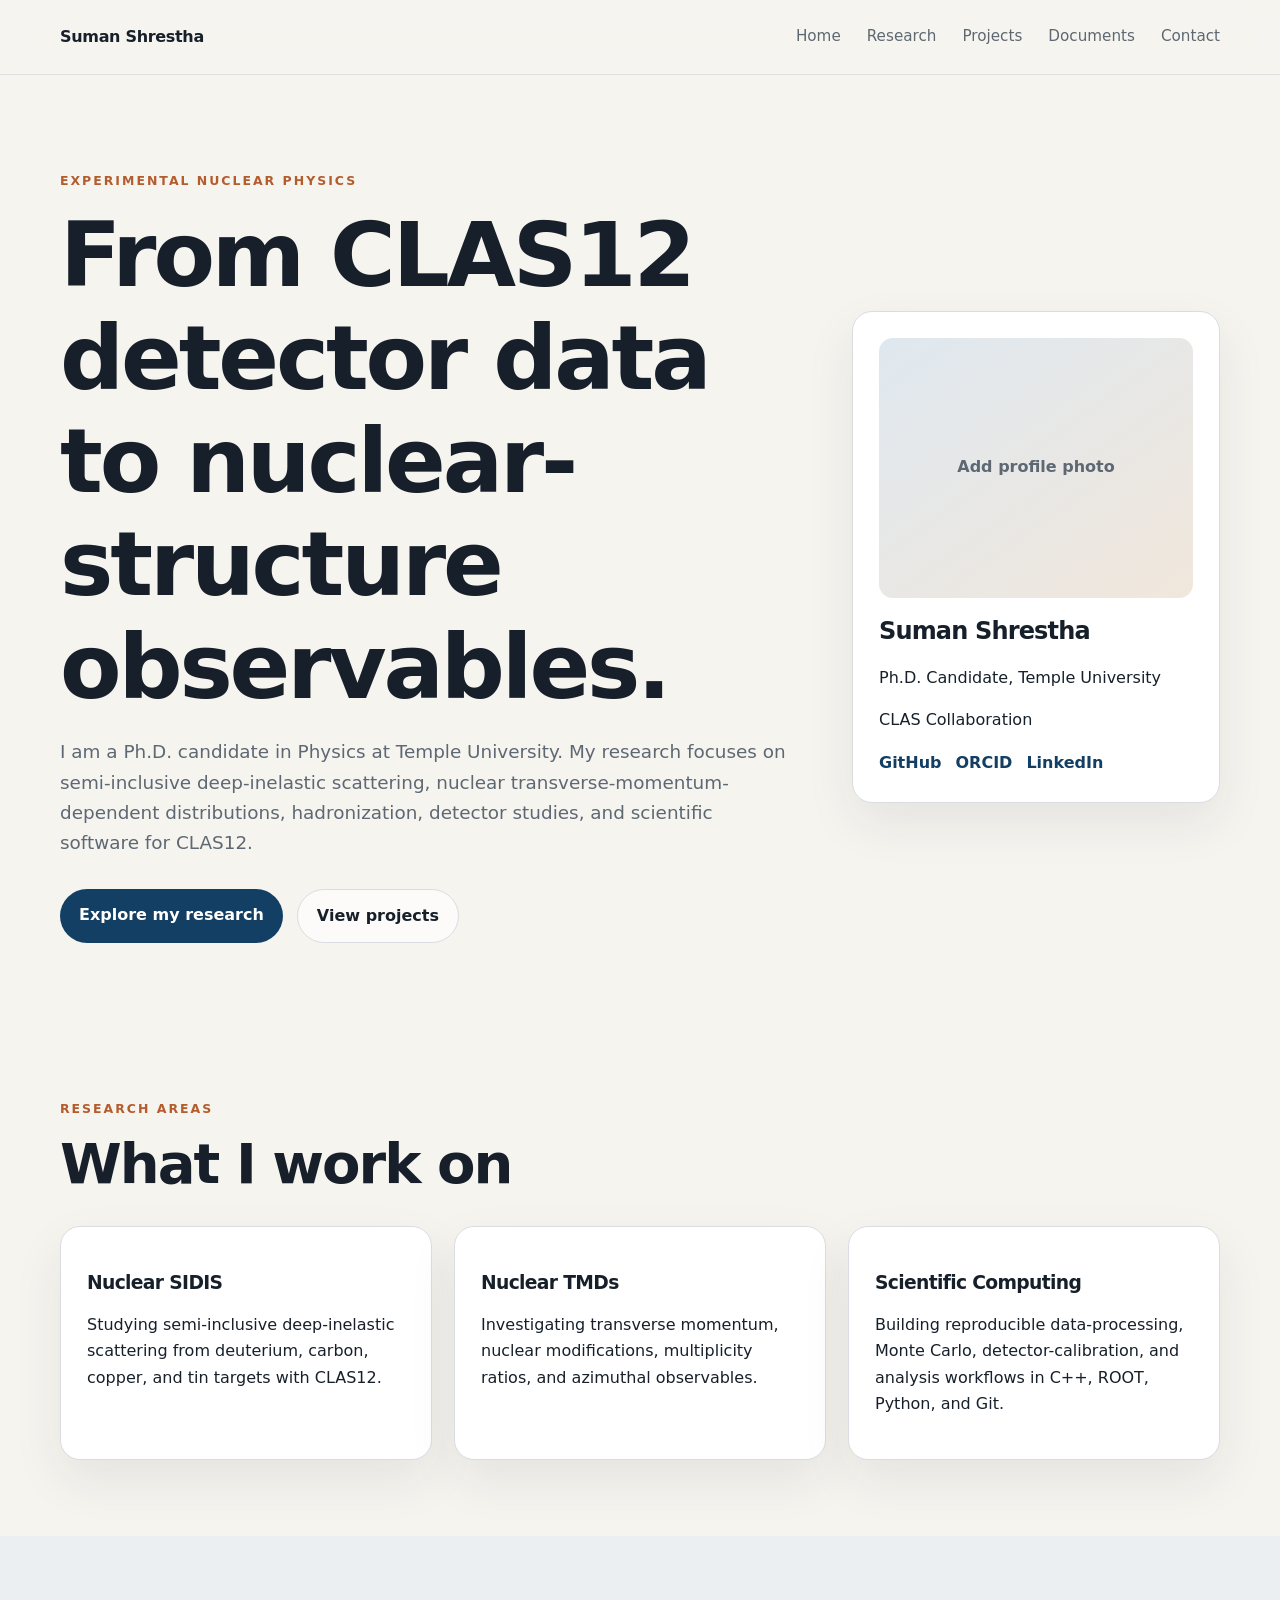
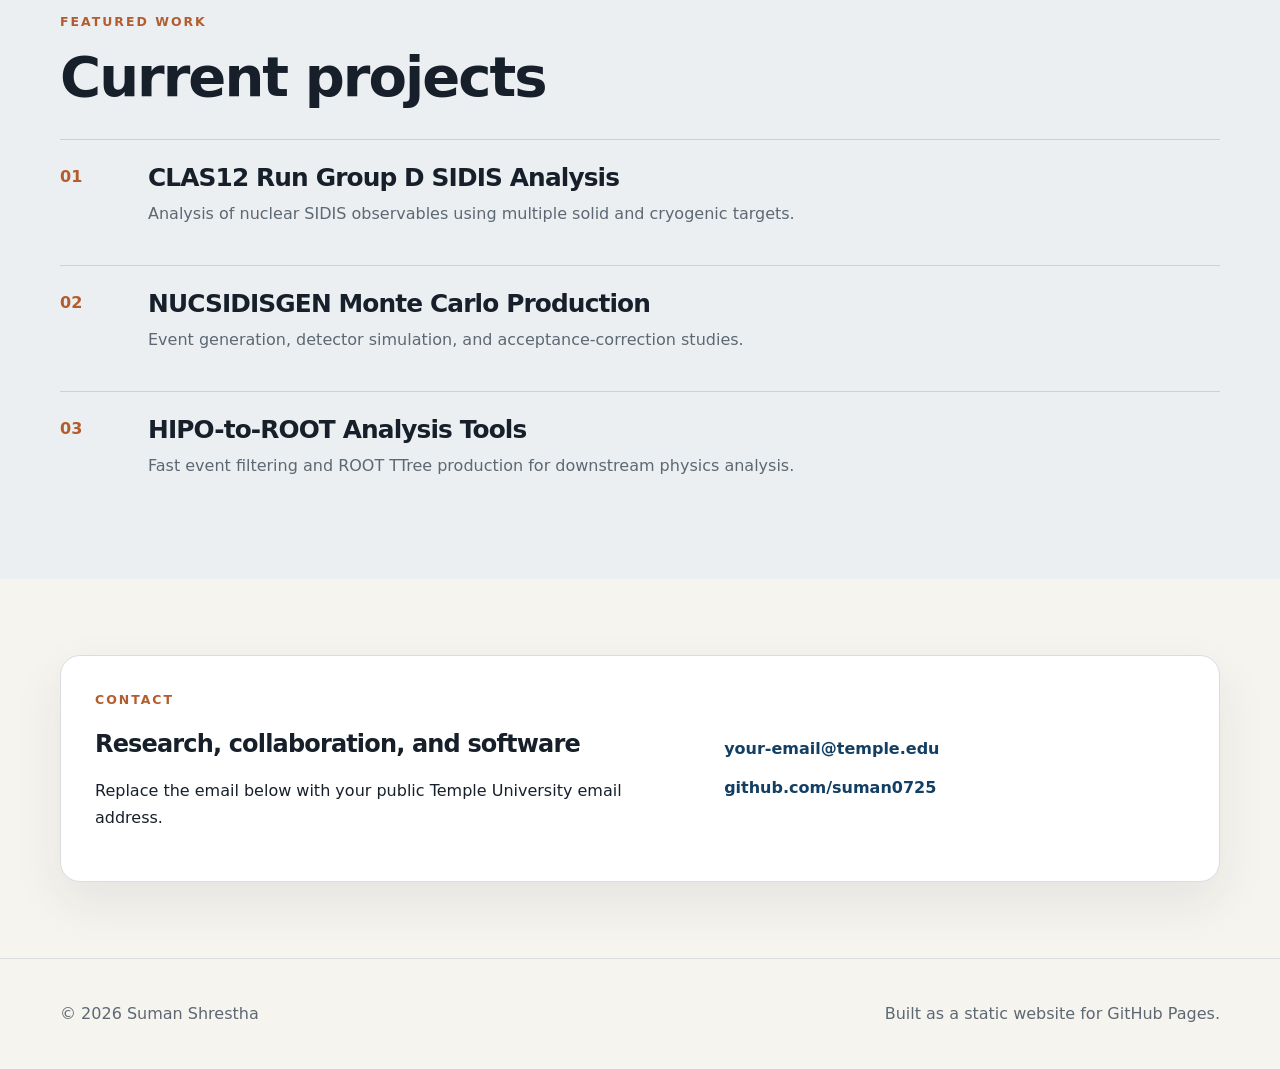
==== index.html @ 28d905c5 "Create personal research website" ====
<!DOCTYPE html>
<html lang="en">
<head>
  <meta charset="UTF-8" />
  <meta name="viewport" content="width=device-width, initial-scale=1.0" />
  <meta name="description" content="Suman Shrestha — Experimental Nuclear Physics, CLAS12, SIDIS, and scientific computing." />
  <title>Suman Shrestha | Experimental Nuclear Physics</title>
  <link rel="stylesheet" href="style.css" />
  <script defer src="script.js"></script>
</head>
<body>
  <header class="site-header">
    <div class="container nav-wrap">
      <a class="brand" href="index.html">Suman Shrestha</a>
      <button class="menu-button" aria-label="Open navigation" aria-expanded="false">☰</button>
      <nav class="nav-links">
        <a href="index.html">Home</a>
        <a href="research.html">Research</a>
        <a href="projects.html">Projects</a>
        <a href="documents.html">Documents</a>
        <a href="#contact">Contact</a>
      </nav>
    </div>
  </header>

  <main>
    <section class="hero">
      <div class="container hero-grid">
        <div>
          <p class="eyebrow">Experimental Nuclear Physics</p>
          <h1>From CLAS12 detector data to nuclear-structure observables.</h1>
          <p class="hero-text">
            I am a Ph.D. candidate in Physics at Temple University. My research focuses on
            semi-inclusive deep-inelastic scattering, nuclear transverse-momentum-dependent
            distributions, hadronization, detector studies, and scientific software for CLAS12.
          </p>
          <div class="button-row">
            <a class="button primary" href="research.html">Explore my research</a>
            <a class="button secondary" href="projects.html">View projects</a>
          </div>
        </div>

        <aside class="profile-card">
          <div class="photo-placeholder">Add profile photo</div>
          <h2>Suman Shrestha</h2>
          <p>Ph.D. Candidate, Temple University</p>
          <p>CLAS Collaboration</p>
          <div class="profile-links">
            <a href="https://github.com/suman0725" target="_blank" rel="noopener">GitHub</a>
            <a href="#" title="Replace with your ORCID URL">ORCID</a>
            <a href="#" title="Replace with your LinkedIn URL">LinkedIn</a>
          </div>
        </aside>
      </div>
    </section>

    <section class="section">
      <div class="container">
        <p class="eyebrow">Research areas</p>
        <h2 class="section-title">What I work on</h2>
        <div class="card-grid">
          <article class="card">
            <h3>Nuclear SIDIS</h3>
            <p>
              Studying semi-inclusive deep-inelastic scattering from deuterium, carbon,
              copper, and tin targets with CLAS12.
            </p>
          </article>
          <article class="card">
            <h3>Nuclear TMDs</h3>
            <p>
              Investigating transverse momentum, nuclear modifications, multiplicity ratios,
              and azimuthal observables.
            </p>
          </article>
          <article class="card">
            <h3>Scientific Computing</h3>
            <p>
              Building reproducible data-processing, Monte Carlo, detector-calibration, and
              analysis workflows in C++, ROOT, Python, and Git.
            </p>
          </article>
        </div>
      </div>
    </section>

    <section class="section alt">
      <div class="container">
        <p class="eyebrow">Featured work</p>
        <h2 class="section-title">Current projects</h2>
        <div class="feature-list">
          <a class="feature-item" href="projects.html#rgd">
            <span>01</span>
            <div>
              <h3>CLAS12 Run Group D SIDIS Analysis</h3>
              <p>Analysis of nuclear SIDIS observables using multiple solid and cryogenic targets.</p>
            </div>
          </a>
          <a class="feature-item" href="projects.html#mc">
            <span>02</span>
            <div>
              <h3>NUCSIDISGEN Monte Carlo Production</h3>
              <p>Event generation, detector simulation, and acceptance-correction studies.</p>
            </div>
          </a>
          <a class="feature-item" href="projects.html#software">
            <span>03</span>
            <div>
              <h3>HIPO-to-ROOT Analysis Tools</h3>
              <p>Fast event filtering and ROOT TTree production for downstream physics analysis.</p>
            </div>
          </a>
        </div>
      </div>
    </section>

    <section class="section" id="contact">
      <div class="container contact-box">
        <div>
          <p class="eyebrow">Contact</p>
          <h2>Research, collaboration, and software</h2>
          <p>
            Replace the email below with your public Temple University email address.
          </p>
        </div>
        <div class="contact-links">
          <a href="mailto:your-email@temple.edu">your-email@temple.edu</a>
          <a href="https://github.com/suman0725" target="_blank" rel="noopener">github.com/suman0725</a>
        </div>
      </div>
    </section>
  </main>

  <footer class="site-footer">
    <div class="container footer-wrap">
      <p>© <span id="year"></span> Suman Shrestha</p>
      <p>Built as a static website for GitHub Pages.</p>
    </div>
  </footer>
</body>
</html>
---- style.css ----
:root {
  --bg: #f6f4ef;
  --surface: #ffffff;
  --text: #17202a;
  --muted: #5d6873;
  --accent: #123f63;
  --accent-2: #b35c2e;
  --border: #d9dde2;
  --shadow: 0 20px 50px rgba(27, 38, 49, 0.08);
  --radius: 20px;
  --max: 1160px;
}

* {
  box-sizing: border-box;
}

html {
  scroll-behavior: smooth;
}

body {
  margin: 0;
  font-family: Inter, ui-sans-serif, system-ui, -apple-system, BlinkMacSystemFont, "Segoe UI", sans-serif;
  color: var(--text);
  background: var(--bg);
  line-height: 1.65;
}

a {
  color: inherit;
}

.container {
  width: min(calc(100% - 40px), var(--max));
  margin: 0 auto;
}

.narrow {
  max-width: 820px;
}

.site-header {
  position: sticky;
  top: 0;
  z-index: 20;
  backdrop-filter: blur(14px);
  background: rgba(246, 244, 239, 0.88);
  border-bottom: 1px solid rgba(217, 221, 226, 0.8);
}

.nav-wrap {
  min-height: 74px;
  display: flex;
  align-items: center;
  justify-content: space-between;
}

.brand {
  text-decoration: none;
  font-weight: 800;
  letter-spacing: -0.02em;
}

.nav-links {
  display: flex;
  gap: 26px;
  align-items: center;
}

.nav-links a {
  text-decoration: none;
  color: var(--muted);
  font-size: 0.95rem;
}

.nav-links a:hover {
  color: var(--accent);
}

.menu-button {
  display: none;
  background: none;
  border: 0;
  font-size: 1.5rem;
}

.hero {
  padding: 96px 0 80px;
}

.hero-grid {
  display: grid;
  grid-template-columns: 1.5fr 0.75fr;
  gap: 56px;
  align-items: center;
}

.eyebrow {
  margin: 0 0 12px;
  color: var(--accent-2);
  font-size: 0.78rem;
  font-weight: 800;
  letter-spacing: 0.16em;
  text-transform: uppercase;
}

h1, h2, h3 {
  line-height: 1.15;
  letter-spacing: -0.035em;
}

h1 {
  margin: 0;
  font-size: clamp(2.8rem, 7vw, 5.8rem);
  max-width: 920px;
}

.hero-text,
.page-hero p {
  max-width: 760px;
  color: var(--muted);
  font-size: 1.15rem;
}

.button-row {
  display: flex;
  flex-wrap: wrap;
  gap: 14px;
  margin-top: 30px;
}

.button {
  display: inline-block;
  padding: 13px 19px;
  border-radius: 999px;
  text-decoration: none;
  font-weight: 700;
}

.button.primary {
  background: var(--accent);
  color: white;
}

.button.secondary {
  border: 1px solid var(--border);
  background: rgba(255, 255, 255, 0.65);
}

.profile-card,
.sidebar-card,
.card,
.project-panel,
.contact-box {
  background: var(--surface);
  border: 1px solid var(--border);
  box-shadow: var(--shadow);
  border-radius: var(--radius);
}

.profile-card {
  padding: 26px;
}

.photo-placeholder {
  min-height: 260px;
  display: grid;
  place-items: center;
  border-radius: 14px;
  background: linear-gradient(145deg, #dfe8ef, #f1e7dc);
  color: var(--muted);
  font-weight: 700;
}

.profile-links {
  display: flex;
  gap: 14px;
  flex-wrap: wrap;
}

.profile-links a,
.text-link,
.project-link a,
.contact-links a {
  color: var(--accent);
  font-weight: 700;
  text-decoration: none;
}

.section {
  padding: 76px 0;
}

.section.alt {
  background: #eceff1;
}

.section-title {
  font-size: clamp(2rem, 5vw, 3.5rem);
  margin: 0 0 30px;
}

.card-grid {
  display: grid;
  grid-template-columns: repeat(3, 1fr);
  gap: 22px;
}

.card {
  padding: 26px;
}

.feature-list {
  display: grid;
  gap: 14px;
}

.feature-item {
  display: grid;
  grid-template-columns: 70px 1fr;
  gap: 18px;
  align-items: start;
  padding: 24px 0;
  color: inherit;
  text-decoration: none;
  border-top: 1px solid #cbd1d7;
}

.feature-item span {
  color: var(--accent-2);
  font-weight: 800;
}

.feature-item h3 {
  margin: 0 0 8px;
  font-size: 1.55rem;
}

.feature-item p {
  margin: 0;
  color: var(--muted);
}

.contact-box {
  padding: 34px;
  display: grid;
  grid-template-columns: 1.3fr 1fr;
  gap: 30px;
}

.contact-links {
  display: flex;
  flex-direction: column;
  gap: 12px;
  justify-content: center;
}

.page-hero {
  padding: 92px 0 54px;
}

.page-hero h1 {
  font-size: clamp(2.5rem, 6vw, 5rem);
}

.article-layout {
  display: grid;
  grid-template-columns: minmax(0, 1fr) 320px;
  gap: 48px;
  align-items: start;
}

.prose h2 {
  margin-top: 44px;
  font-size: 2rem;
}

.prose p,
.prose li {
  color: var(--muted);
}

.sidebar-card {
  padding: 24px;
  position: sticky;
  top: 98px;
}

.project-stack {
  display: grid;
  gap: 24px;
}

.project-panel {
  padding: 34px;
}

.project-panel h2 {
  font-size: clamp(1.8rem, 4vw, 2.8rem);
  margin-top: 0;
}

.project-label {
  color: var(--accent-2);
  text-transform: uppercase;
  letter-spacing: 0.12em;
  font-size: 0.76rem;
  font-weight: 800;
}

.tag-row {
  display: flex;
  flex-wrap: wrap;
  gap: 9px;
  margin-top: 22px;
}

.tag-row span {
  border: 1px solid var(--border);
  border-radius: 999px;
  padding: 6px 10px;
  color: var(--muted);
  font-size: 0.85rem;
}

.site-footer {
  border-top: 1px solid var(--border);
  padding: 26px 0;
  color: var(--muted);
}

.footer-wrap {
  display: flex;
  justify-content: space-between;
  gap: 20px;
}

code {
  background: #eef1f3;
  padding: 2px 6px;
  border-radius: 5px;
}

@media (max-width: 850px) {
  .hero-grid,
  .article-layout,
  .contact-box,
  .card-grid {
    grid-template-columns: 1fr;
  }

  .menu-button {
    display: block;
  }

  .nav-links {
    display: none;
    position: absolute;
    top: 74px;
    left: 20px;
    right: 20px;
    flex-direction: column;
    align-items: flex-start;
    background: var(--surface);
    border: 1px solid var(--border);
    border-radius: 14px;
    padding: 18px;
    box-shadow: var(--shadow);
  }

  .nav-links.open {
    display: flex;
  }

  .sidebar-card {
    position: static;
  }
}

@media (max-width: 560px) {
  .container {
    width: min(calc(100% - 24px), var(--max));
  }

  .hero,
  .page-hero {
    padding-top: 64px;
  }

  .section {
    padding: 54px 0;
  }

  .footer-wrap {
    flex-direction: column;
  }
}
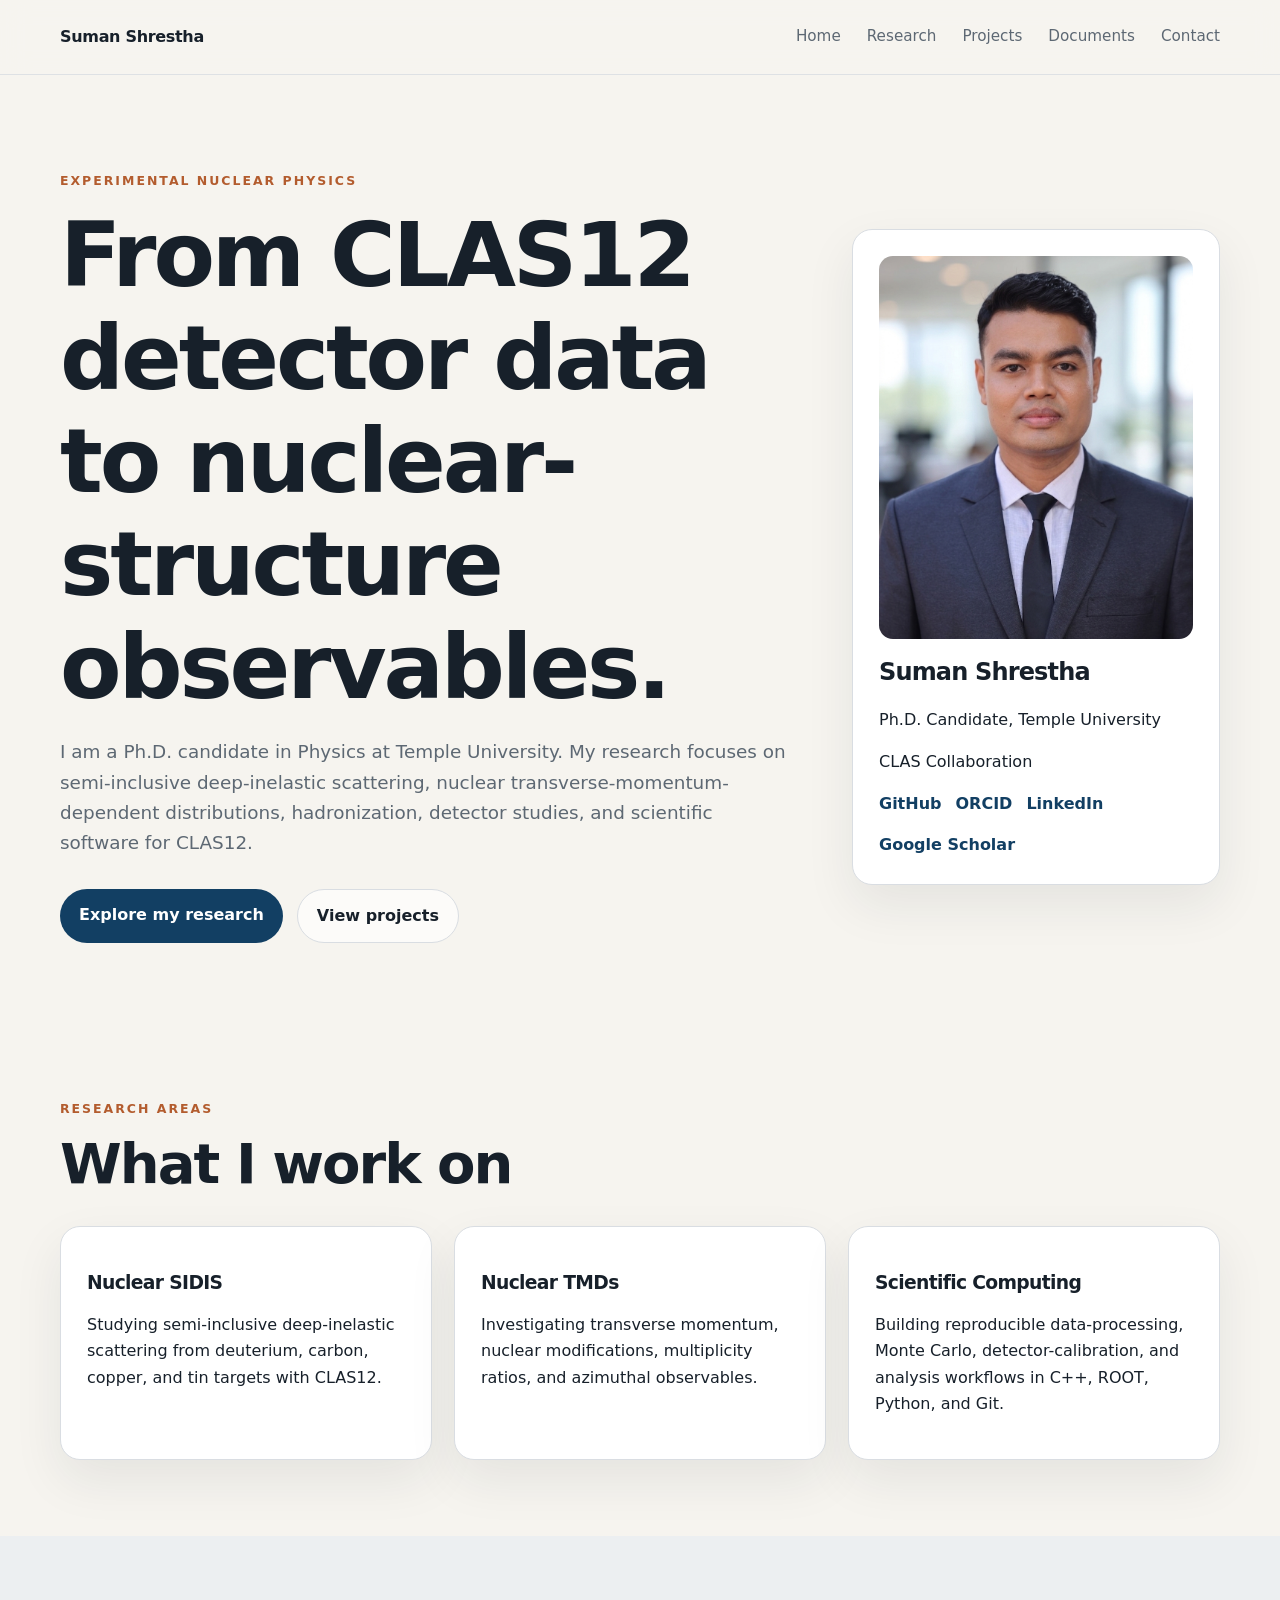
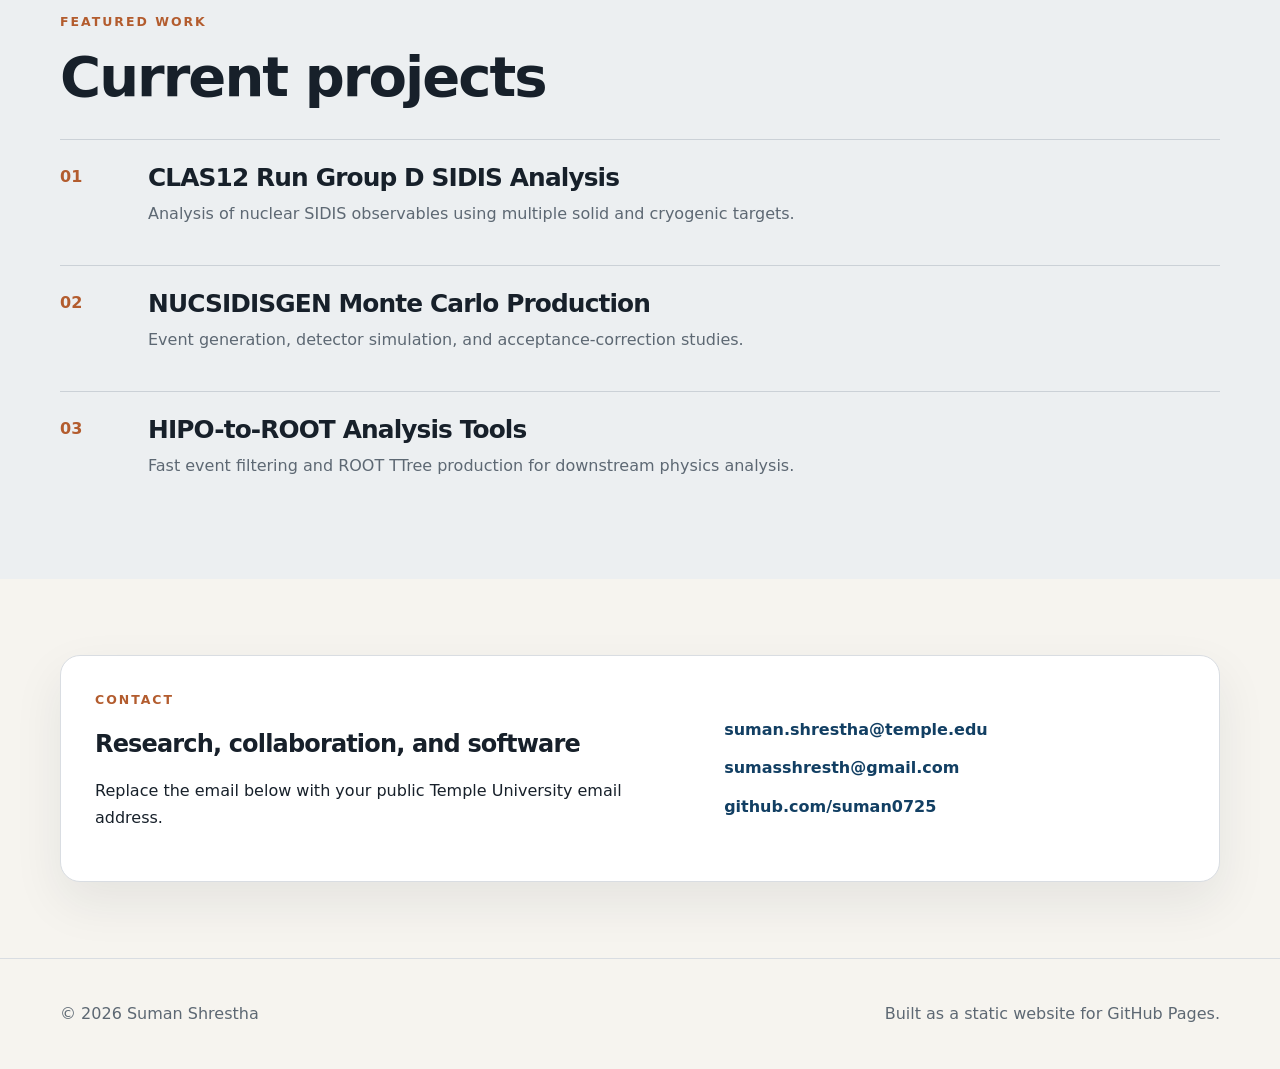
==== commit 50220ab2: "Add profile photo, CV, and academic links" ====
--- a/index.html
+++ b/index.html
@@ -41,14 +41,15 @@
         </div>
 
         <aside class="profile-card">
-          <div class="photo-placeholder">Add profile photo</div>
-          <h2>Suman Shrestha</h2>
+          <img class="profile-photo" src="profile.png" alt="Suman Shrestha">
+	  <h2>Suman Shrestha</h2>
           <p>Ph.D. Candidate, Temple University</p>
           <p>CLAS Collaboration</p>
           <div class="profile-links">
             <a href="https://github.com/suman0725" target="_blank" rel="noopener">GitHub</a>
-            <a href="#" title="Replace with your ORCID URL">ORCID</a>
-            <a href="#" title="Replace with your LinkedIn URL">LinkedIn</a>
+  	    <a href="https://orcid.org/0009-0006-7905-6278" target="_blank" rel="noopener">ORCID</a>
+  	    <a href="https://www.linkedin.com/in/sumanshrestha1995/" target="_blank" rel="noopener">LinkedIn</a>
+  	    <a href="https://scholar.google.com/citations?user=LTWKIpQAAAAJ&hl=en" target="_blank" rel="noopener">Google Scholar</a>
           </div>
         </aside>
       </div>
@@ -124,7 +125,8 @@
           </p>
         </div>
         <div class="contact-links">
-          <a href="mailto:your-email@temple.edu">your-email@temple.edu</a>
+          <a href="mailto:suman.shrestha@temple.edu">suman.shrestha@temple.edu</a>
+          <a href="mailto:sumasshresth@gmail.com">sumasshresth@gmail.com</a>
           <a href="https://github.com/suman0725" target="_blank" rel="noopener">github.com/suman0725</a>
         </div>
       </div>
--- a/style.css
+++ b/style.css
@@ -396,3 +396,9 @@
     flex-direction: column;
   }
 }
+.profile-photo {
+  width: 100%;
+  display: block;
+  border-radius: 14px;
+  object-fit: cover;
+}
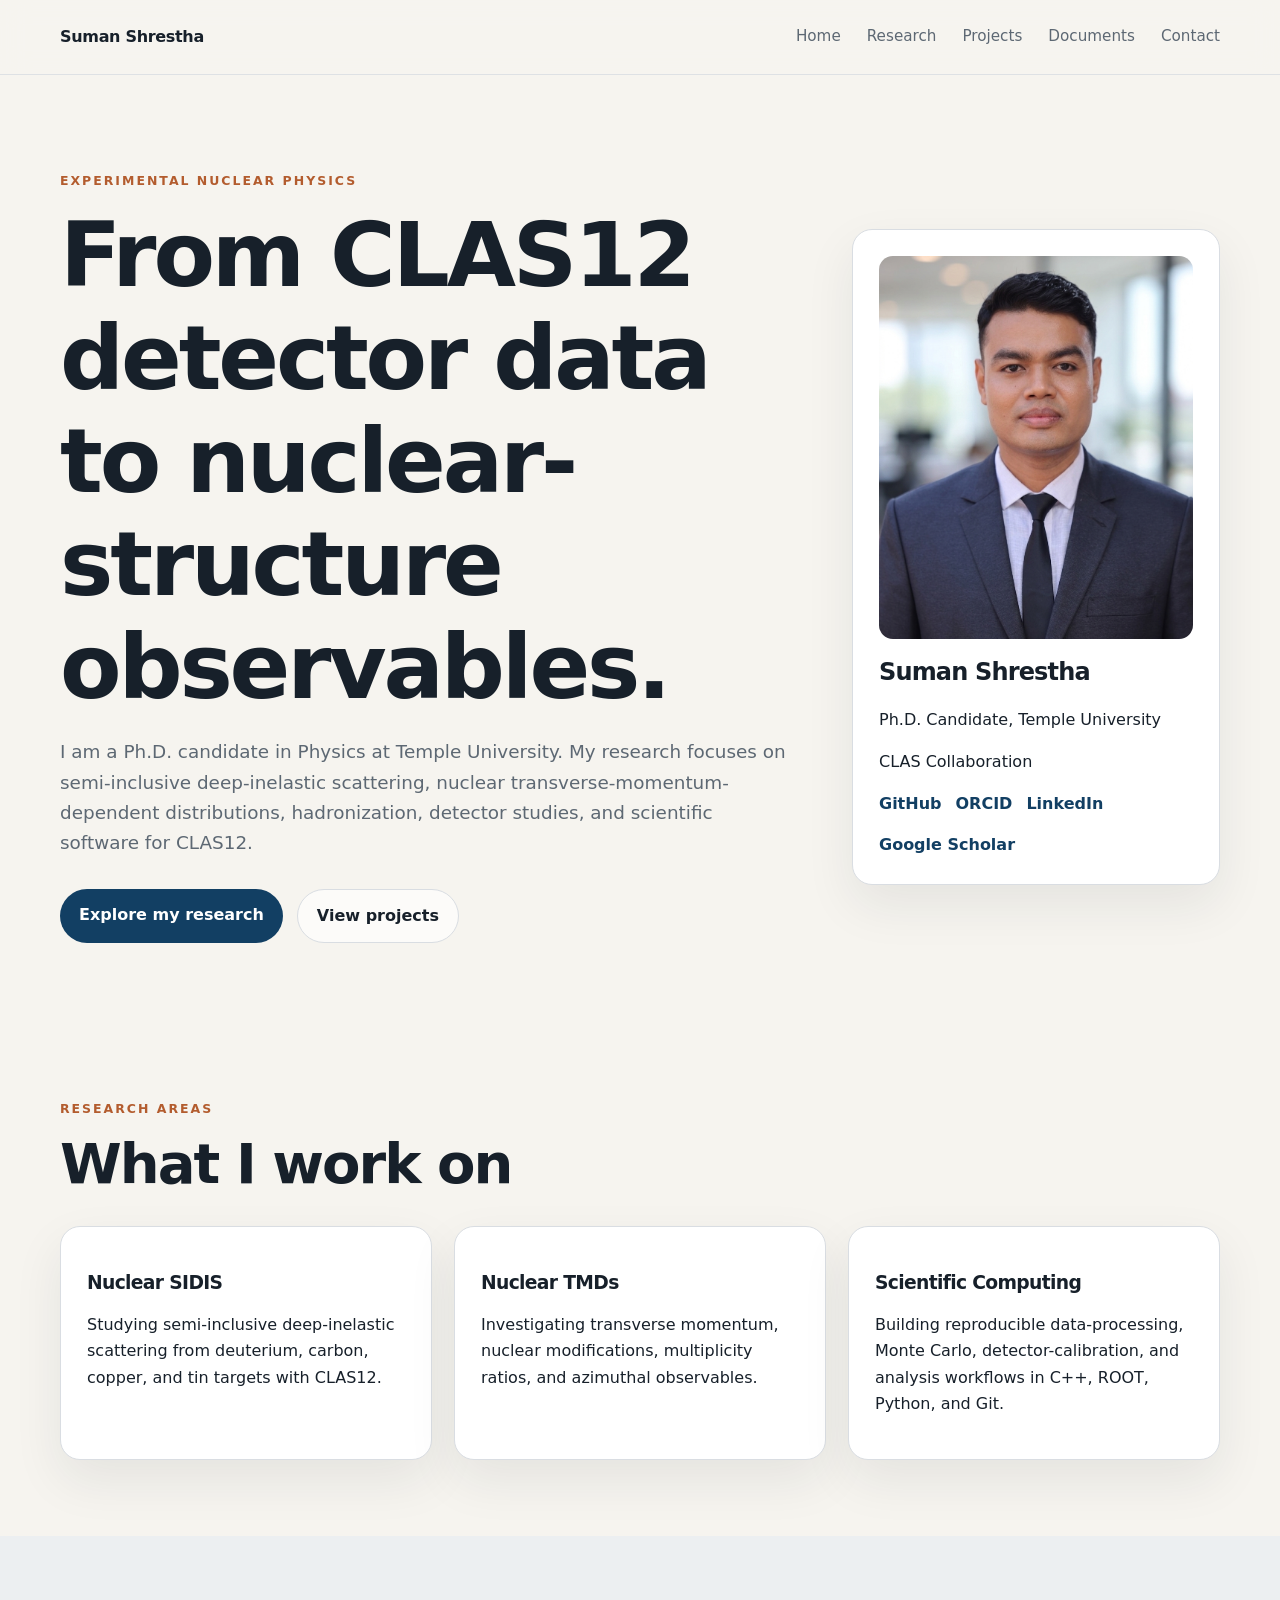
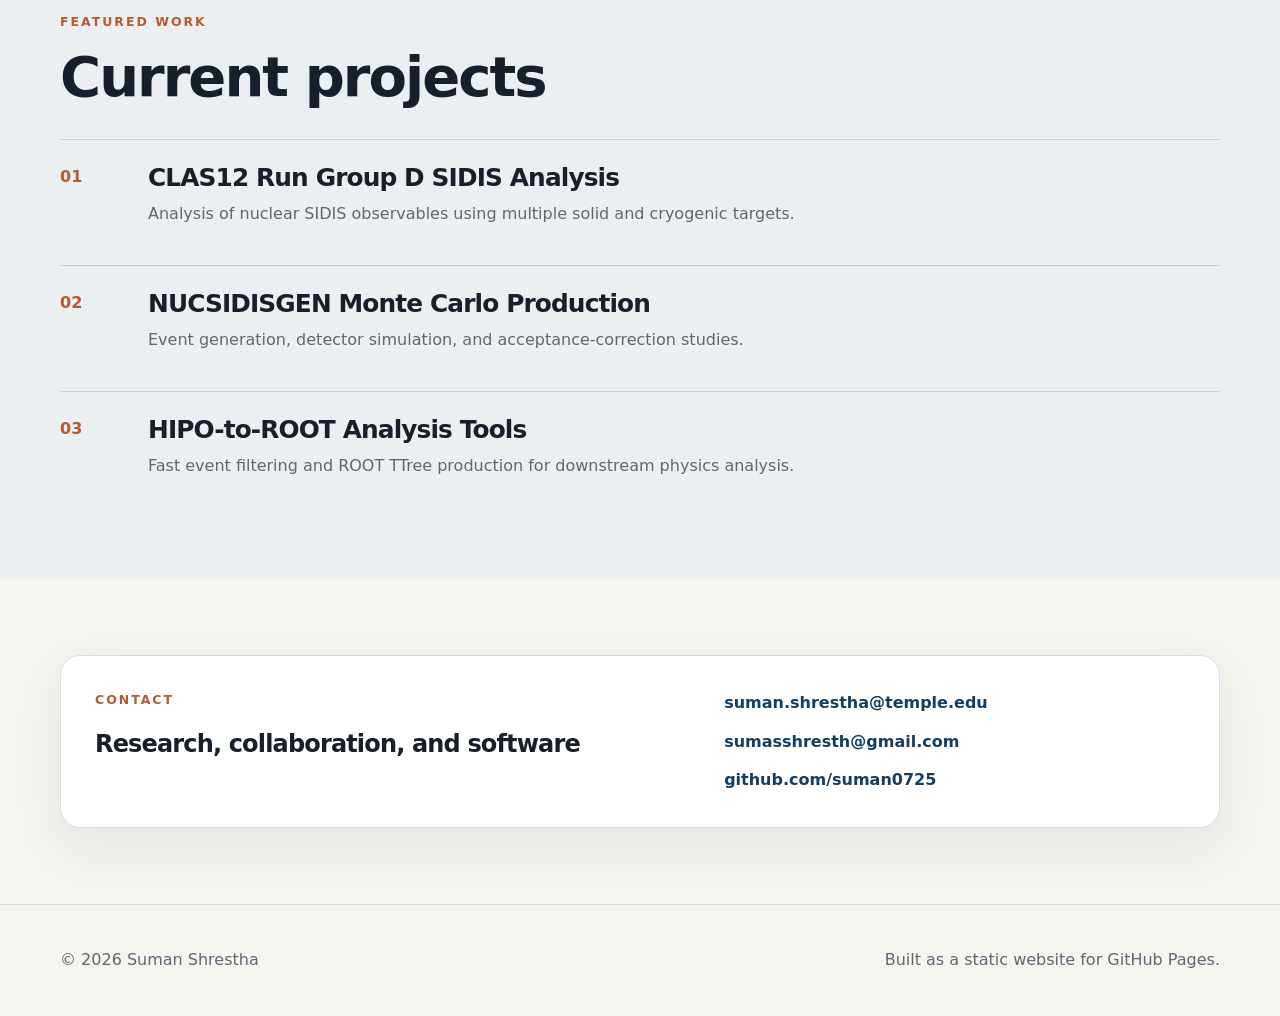
==== commit 10ace356: "Polish homepage content" ====
--- a/index.html
+++ b/index.html
@@ -120,9 +120,6 @@
         <div>
           <p class="eyebrow">Contact</p>
           <h2>Research, collaboration, and software</h2>
-          <p>
-            Replace the email below with your public Temple University email address.
-          </p>
         </div>
         <div class="contact-links">
           <a href="mailto:suman.shrestha@temple.edu">suman.shrestha@temple.edu</a>
